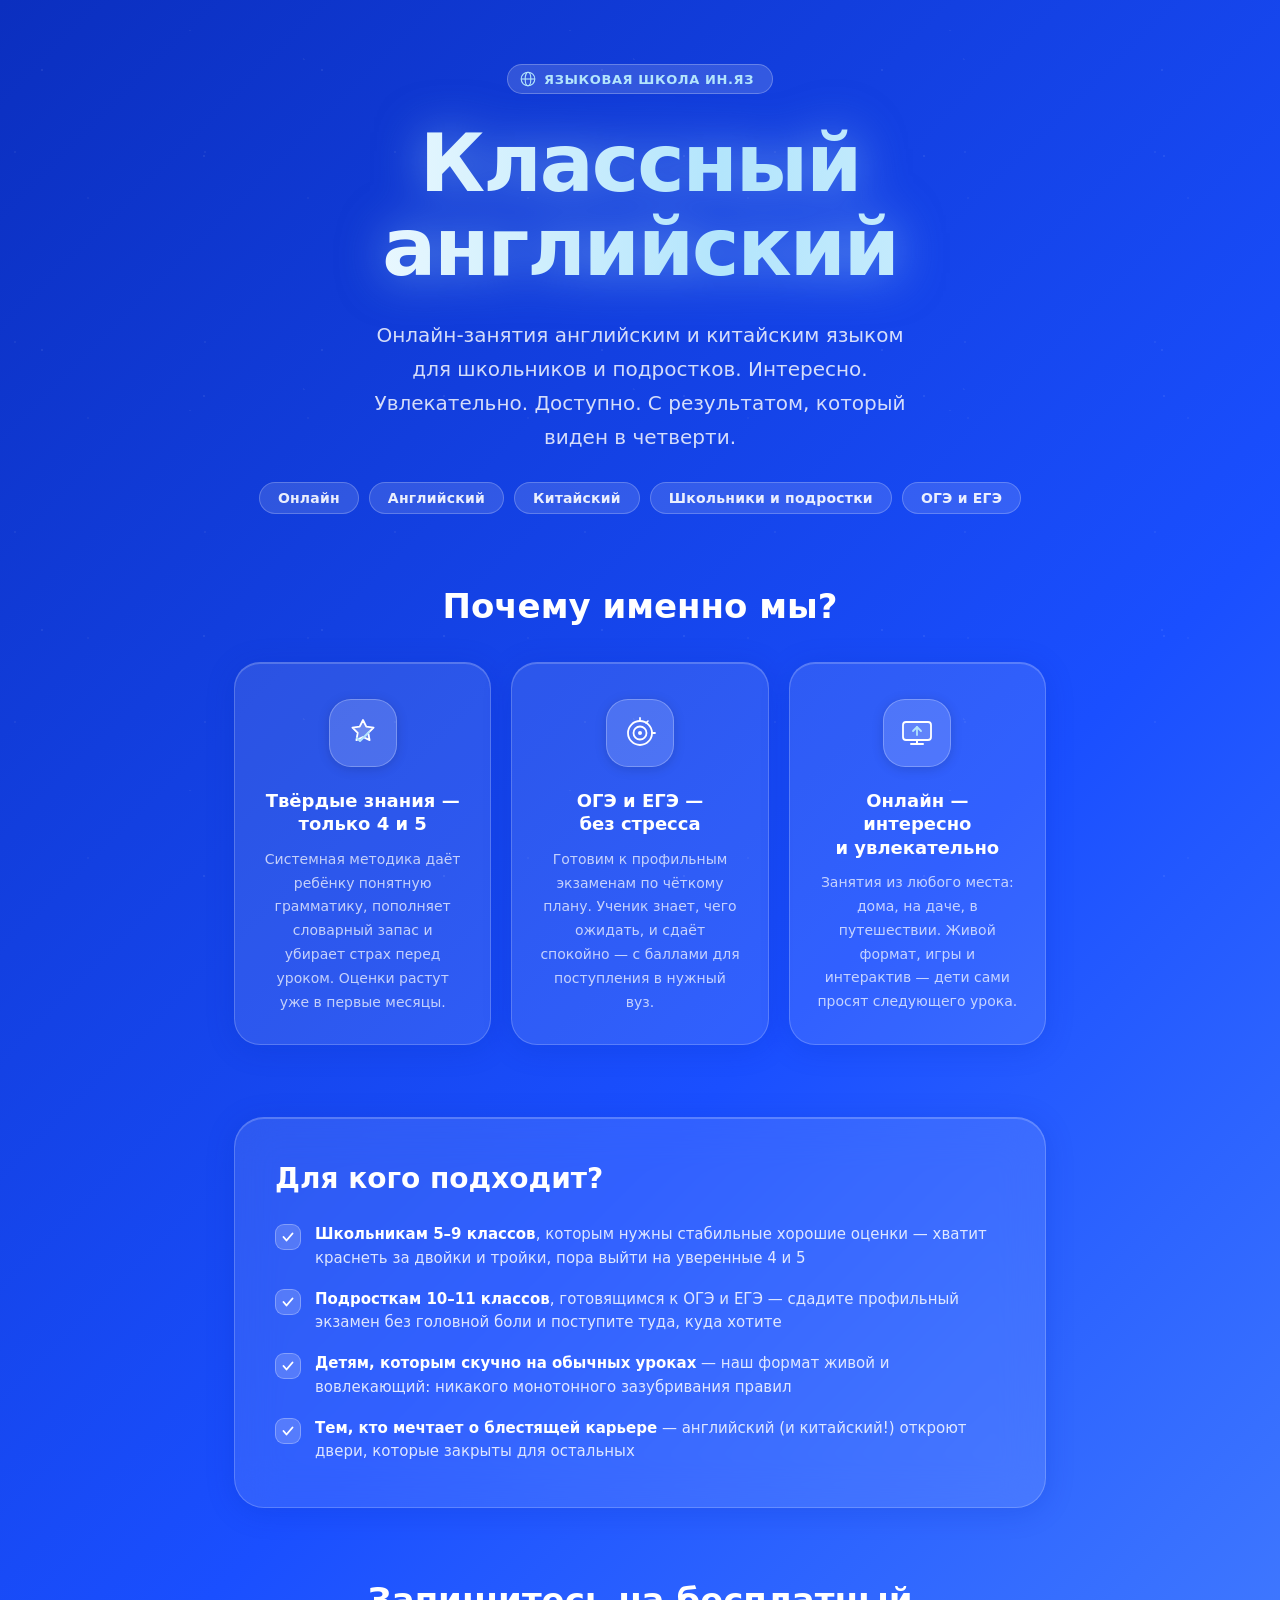
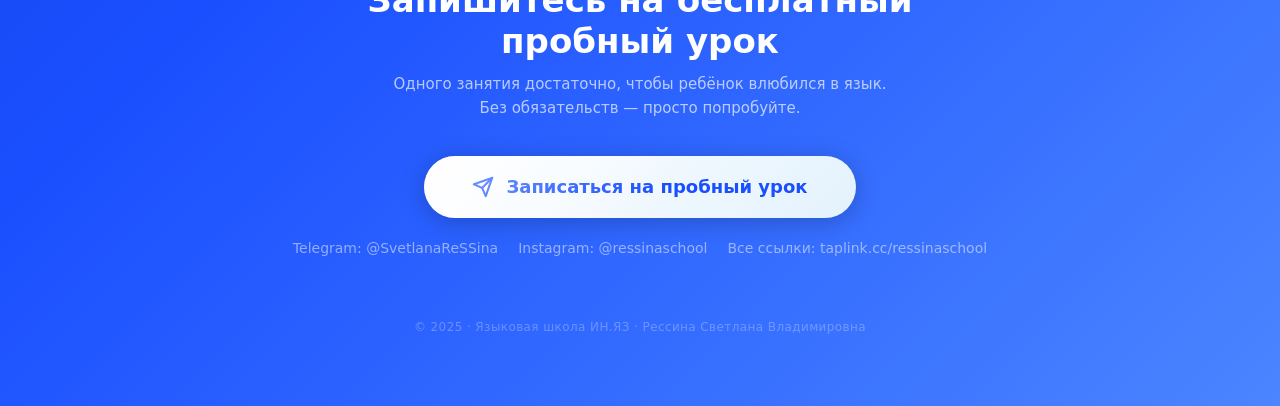
==== landing.html @ 06456a7f "Add landing page for 'Классный английский' product (IN.YAZ school) Interactive mini-landing in singl" ====
<!DOCTYPE html>
<html lang="ru">
<head>
<meta charset="UTF-8">
<meta name="viewport" content="width=device-width, initial-scale=1.0">
<title>Классный английский — Языковая школа ИН.ЯЗ</title>
<style>
  *, *::before, *::after { box-sizing: border-box; margin: 0; padding: 0; }

  body {
    min-height: 100vh;
    font-family: 'Segoe UI', system-ui, -apple-system, sans-serif;
    background: linear-gradient(135deg, #0B2FBF 0%, #1A4FFF 55%, #4B85FF 100%);
    overflow-x: hidden;
    color: white;
  }

  body::before {
    content: '';
    position: fixed;
    inset: 0;
    background-image:
      radial-gradient(circle at 15% 25%, rgba(255,255,255,0.07) 1px, transparent 1px),
      radial-gradient(circle at 85% 65%, rgba(255,255,255,0.07) 1px, transparent 1px),
      radial-gradient(circle at 50% 8%,  rgba(255,255,255,0.05) 1px, transparent 1px),
      radial-gradient(circle at 8%  80%, rgba(255,255,255,0.05) 1px, transparent 1px),
      radial-gradient(circle at 92% 18%, rgba(255,255,255,0.05) 1px, transparent 1px),
      radial-gradient(circle at 40% 90%, rgba(255,255,255,0.04) 1px, transparent 1px);
    background-size: 280px 280px, 240px 240px, 380px 380px, 190px 190px, 330px 330px, 220px 220px;
    pointer-events: none;
    z-index: 0;
  }

  .container {
    position: relative;
    z-index: 1;
    max-width: 860px;
    margin: 0 auto;
    padding: 64px 24px 72px;
  }

  /* ── HERO ── */
  .hero {
    text-align: center;
    margin-bottom: 72px;
    animation: fadeUp 0.7s cubic-bezier(0.22, 1, 0.36, 1) both;
  }

  .badge {
    display: inline-flex;
    align-items: center;
    gap: 8px;
    background: rgba(255,255,255,0.14);
    border: 1px solid rgba(255,255,255,0.25);
    border-radius: 999px;
    padding: 6px 18px 6px 12px;
    margin-bottom: 28px;
    font-size: 13px;
    font-weight: 700;
    color: #b3e5fc;
    letter-spacing: 0.6px;
    text-transform: uppercase;
  }

  .hero-title {
    font-size: clamp(44px, 10vw, 80px);
    font-weight: 900;
    line-height: 1.05;
    letter-spacing: -2px;
    background: linear-gradient(90deg, #ffffff 0%, #b3e5fc 30%, #e1f5fe 60%, #ffffff 100%);
    background-size: 200% auto;
    -webkit-background-clip: text;
    -webkit-text-fill-color: transparent;
    background-clip: text;
    animation: shimmer 4s linear infinite;
    filter: drop-shadow(0 0 24px rgba(179, 229, 252, 0.5));
    margin-bottom: 28px;
  }

  .hero-desc {
    font-size: clamp(16px, 3.5vw, 20px);
    color: rgba(255,255,255,0.82);
    line-height: 1.7;
    max-width: 560px;
    margin: 0 auto 28px;
  }

  .hero-tags {
    display: flex;
    flex-wrap: wrap;
    justify-content: center;
    gap: 10px;
  }

  .tag {
    background: rgba(255,255,255,0.13);
    border: 1px solid rgba(255,255,255,0.22);
    border-radius: 999px;
    padding: 7px 18px;
    font-size: 14px;
    font-weight: 600;
    color: rgba(255,255,255,0.9);
    letter-spacing: 0.2px;
  }

  /* ── SECTION LABEL ── */
  .section-label {
    text-align: center;
    font-size: clamp(22px, 5vw, 34px);
    font-weight: 800;
    color: white;
    margin-bottom: 36px;
    animation: fadeUp 0.7s 0.1s cubic-bezier(0.22, 1, 0.36, 1) both;
  }

  /* ── ADVANTAGE CARDS ── */
  .cards {
    display: grid;
    grid-template-columns: repeat(auto-fit, minmax(230px, 1fr));
    gap: 20px;
    margin-bottom: 72px;
    animation: fadeUp 0.7s 0.15s cubic-bezier(0.22, 1, 0.36, 1) both;
  }

  .card {
    background: rgba(255,255,255,0.10);
    backdrop-filter: blur(22px);
    -webkit-backdrop-filter: blur(22px);
    border: 1px solid rgba(255,255,255,0.20);
    border-radius: 26px;
    padding: 36px 26px 30px;
    text-align: center;
    box-shadow: 0 4px 28px rgba(11,47,191,0.22), inset 0 1px 0 rgba(255,255,255,0.2);
    transition: transform 0.3s cubic-bezier(0.34, 1.56, 0.64, 1),
                box-shadow 0.3s ease, background 0.3s ease;
  }

  .card:hover {
    transform: translateY(-8px) scale(1.02);
    background: rgba(255,255,255,0.16);
    box-shadow: 0 16px 48px rgba(11,47,191,0.3), inset 0 1px 0 rgba(255,255,255,0.28);
  }

  .card-icon {
    width: 68px;
    height: 68px;
    border-radius: 22px;
    background: rgba(255,255,255,0.15);
    border: 1px solid rgba(255,255,255,0.26);
    display: flex;
    align-items: center;
    justify-content: center;
    margin: 0 auto 22px;
    box-shadow: 0 2px 12px rgba(0,0,0,0.15);
  }

  .card-icon svg { width: 34px; height: 34px; }

  .card-title {
    font-size: 18px;
    font-weight: 800;
    color: white;
    margin-bottom: 12px;
    line-height: 1.3;
  }

  .card-text {
    font-size: 14px;
    color: rgba(255,255,255,0.72);
    line-height: 1.7;
  }

  /* ── FOR WHOM ── */
  .audience {
    background: rgba(255,255,255,0.10);
    backdrop-filter: blur(22px);
    -webkit-backdrop-filter: blur(22px);
    border: 1px solid rgba(255,255,255,0.20);
    border-radius: 30px;
    padding: 44px 40px;
    margin-bottom: 72px;
    box-shadow: 0 4px 28px rgba(11,47,191,0.22), inset 0 1px 0 rgba(255,255,255,0.2);
    animation: fadeUp 0.7s 0.2s cubic-bezier(0.22, 1, 0.36, 1) both;
  }

  .audience-title {
    font-size: clamp(20px, 4.5vw, 28px);
    font-weight: 800;
    color: white;
    margin-bottom: 28px;
  }

  .audience-list {
    list-style: none;
    display: flex;
    flex-direction: column;
    gap: 18px;
  }

  .audience-item {
    display: flex;
    align-items: flex-start;
    gap: 14px;
    font-size: 15px;
    color: rgba(255,255,255,0.84);
    line-height: 1.55;
  }

  .check {
    flex-shrink: 0;
    width: 26px;
    height: 26px;
    background: rgba(255,255,255,0.18);
    border: 1px solid rgba(255,255,255,0.28);
    border-radius: 9px;
    display: flex;
    align-items: center;
    justify-content: center;
    margin-top: 1px;
  }

  .check svg { width: 14px; height: 14px; }

  .audience-item strong { color: #ffffff; font-weight: 700; }

  /* ── CTA ── */
  .cta-section {
    text-align: center;
    animation: fadeUp 0.7s 0.25s cubic-bezier(0.22, 1, 0.36, 1) both;
  }

  .cta-heading {
    font-size: clamp(22px, 5vw, 34px);
    font-weight: 900;
    color: white;
    margin-bottom: 10px;
    line-height: 1.2;
  }

  .cta-sub {
    font-size: 15px;
    color: rgba(255,255,255,0.68);
    margin-bottom: 36px;
    line-height: 1.6;
  }

  .cta-btn {
    display: inline-flex;
    align-items: center;
    gap: 12px;
    background: linear-gradient(135deg, #ffffff 0%, #e3f2fd 100%);
    color: #1A4FFF;
    font-size: clamp(15px, 3.5vw, 18px);
    font-weight: 800;
    text-decoration: none;
    padding: 20px 48px;
    border-radius: 999px;
    border: none;
    cursor: pointer;
    position: relative;
    overflow: hidden;
    box-shadow: 0 4px 24px rgba(0,0,0,0.22);
    transition: transform 0.25s cubic-bezier(0.34, 1.56, 0.64, 1),
                box-shadow 0.25s ease;
    animation: ctaPulse 2.8s 1.5s ease-in-out infinite;
  }

  .cta-btn::after {
    content: '';
    position: absolute;
    inset: 0;
    background: linear-gradient(135deg, rgba(255,255,255,0.5) 0%, transparent 55%);
    border-radius: inherit;
    pointer-events: none;
  }

  .cta-btn:hover {
    transform: scale(1.06) translateY(-3px);
    box-shadow: 0 14px 40px rgba(0,0,0,0.28), 0 0 0 8px rgba(255,255,255,0.15);
    animation: none;
  }

  .cta-btn svg { width: 22px; height: 22px; flex-shrink: 0; }

  .contact-links {
    margin-top: 22px;
    display: flex;
    flex-wrap: wrap;
    justify-content: center;
    gap: 6px 20px;
  }

  .contact-link {
    font-size: 14px;
    color: rgba(255,255,255,0.5);
    text-decoration: none;
    transition: color 0.2s ease;
  }

  .contact-link:hover { color: rgba(255,255,255,0.88); }

  /* ── FOOTER ── */
  .footer {
    margin-top: 64px;
    text-align: center;
    font-size: 12px;
    color: rgba(255,255,255,0.28);
    letter-spacing: 0.4px;
  }

  /* ── ANIMATIONS ── */
  @keyframes shimmer {
    from { background-position: 0% center; }
    to   { background-position: 200% center; }
  }

  @keyframes fadeUp {
    from { opacity: 0; transform: translateY(30px); }
    to   { opacity: 1; transform: translateY(0); }
  }

  @keyframes ctaPulse {
    0%,100% { box-shadow: 0 4px 24px rgba(0,0,0,0.22), 0 0 0 0   rgba(255,255,255,0.4); }
    50%      { box-shadow: 0 4px 28px rgba(0,0,0,0.26), 0 0 0 16px rgba(255,255,255,0); }
  }

  /* ── RESPONSIVE ── */
  @media (max-width: 620px) {
    .container  { padding: 44px 16px 56px; }
    .audience   { padding: 32px 22px; }
    .cards      { grid-template-columns: 1fr; }
    .cta-btn    { padding: 18px 32px; width: 100%; justify-content: center; }
  }
</style>
</head>
<body>

<div class="container">

  <!-- ── HERO ── -->
  <section class="hero">

    <div class="badge">
      <svg viewBox="0 0 20 20" fill="none" width="16" height="16">
        <circle cx="10" cy="10" r="8.5" stroke="#b3e5fc" stroke-width="1.4"/>
        <ellipse cx="10" cy="10" rx="3.5" ry="8.5" stroke="#b3e5fc" stroke-width="1.4"/>
        <line x1="1.5" y1="10" x2="18.5" y2="10" stroke="#b3e5fc" stroke-width="1.4"/>
      </svg>
      Языковая школа ИН.ЯЗ
    </div>

    <h1 class="hero-title">Классный<br>английский</h1>

    <p class="hero-desc">
      Онлайн-занятия английским и китайским языком для школьников и подростков.
      Интересно. Увлекательно. Доступно. С результатом, который виден в четверти.
    </p>

    <div class="hero-tags">
      <span class="tag">Онлайн</span>
      <span class="tag">Английский</span>
      <span class="tag">Китайский</span>
      <span class="tag">Школьники и подростки</span>
      <span class="tag">ОГЭ и ЕГЭ</span>
    </div>

  </section>

  <!-- ── ADVANTAGES ── -->
  <h2 class="section-label">Почему именно мы?</h2>

  <div class="cards">

    <!-- Card 1: результат в школе -->
    <div class="card">
      <div class="card-icon">
        <svg viewBox="0 0 34 34" fill="none" xmlns="http://www.w3.org/2000/svg">
          <path d="M17 4l3.3 6.6 7.3 1.1-5.3 5.1 1.3 7.3L17 21l-6.6 3.1 1.3-7.3L6.4 11.7l7.3-1.1L17 4z"
                stroke="white" stroke-width="1.8" stroke-linejoin="round"
                fill="rgba(255,255,255,0.18)"/>
          <path d="M11 22l3 3 9-9" stroke="#b3e5fc" stroke-width="2" stroke-linecap="round" stroke-linejoin="round"/>
        </svg>
      </div>
      <h3 class="card-title">Твёрдые знания —<br>только 4 и 5</h3>
      <p class="card-text">
        Системная методика даёт ребёнку понятную грамматику, пополняет словарный запас
        и убирает страх перед уроком. Оценки растут уже в первые месяцы.
      </p>
    </div>

    <!-- Card 2: ОГЭ / ЕГЭ -->
    <div class="card">
      <div class="card-icon">
        <svg viewBox="0 0 34 34" fill="none" xmlns="http://www.w3.org/2000/svg">
          <circle cx="17" cy="17" r="12" stroke="white" stroke-width="1.8"/>
          <circle cx="17" cy="17" r="6.5"  stroke="white" stroke-width="1.8"/>
          <circle cx="17" cy="17" r="2"    fill="white"/>
          <line x1="17" y1="5"  x2="17" y2="2"  stroke="white" stroke-width="1.8" stroke-linecap="round"/>
          <line x1="29" y1="17" x2="32" y2="17" stroke="white" stroke-width="1.8" stroke-linecap="round"/>
          <line x1="23" y1="7"  x2="25" y2="5"  stroke="white" stroke-width="1.6" stroke-linecap="round"/>
        </svg>
      </div>
      <h3 class="card-title">ОГЭ и ЕГЭ —<br>без стресса</h3>
      <p class="card-text">
        Готовим к профильным экзаменам по чёткому плану. Ученик знает, чего ожидать,
        и сдаёт спокойно — с баллами для поступления в нужный вуз.
      </p>
    </div>

    <!-- Card 3: онлайн-формат -->
    <div class="card">
      <div class="card-icon">
        <svg viewBox="0 0 34 34" fill="none" xmlns="http://www.w3.org/2000/svg">
          <rect x="3" y="6" width="28" height="18" rx="3" stroke="white" stroke-width="1.8"
                fill="rgba(255,255,255,0.1)"/>
          <line x1="11" y1="28" x2="23" y2="28" stroke="white" stroke-width="2" stroke-linecap="round"/>
          <line x1="17" y1="24" x2="17" y2="28" stroke="white" stroke-width="2" stroke-linecap="round"/>
          <path d="M13 15l4-4 4 4" stroke="#b3e5fc" stroke-width="1.8" stroke-linecap="round" stroke-linejoin="round"/>
          <line x1="17" y1="11" x2="17" y2="19" stroke="#b3e5fc" stroke-width="1.8" stroke-linecap="round"/>
        </svg>
      </div>
      <h3 class="card-title">Онлайн — интересно<br>и увлекательно</h3>
      <p class="card-text">
        Занятия из любого места: дома, на даче, в путешествии. Живой формат, игры
        и интерактив — дети сами просят следующего урока.
      </p>
    </div>

  </div>

  <!-- ── FOR WHOM ── -->
  <section class="audience">

    <h2 class="audience-title">Для кого подходит?</h2>

    <ul class="audience-list">

      <li class="audience-item">
        <div class="check">
          <svg viewBox="0 0 14 14" fill="none">
            <path d="M2.5 7L5.5 10.5L11.5 3.5" stroke="white" stroke-width="1.9"
                  stroke-linecap="round" stroke-linejoin="round"/>
          </svg>
        </div>
        <span>
          <strong>Школьникам 5–9 классов</strong>, которым нужны стабильные хорошие оценки —
          хватит краснеть за двойки и тройки, пора выйти на уверенные 4 и 5
        </span>
      </li>

      <li class="audience-item">
        <div class="check">
          <svg viewBox="0 0 14 14" fill="none">
            <path d="M2.5 7L5.5 10.5L11.5 3.5" stroke="white" stroke-width="1.9"
                  stroke-linecap="round" stroke-linejoin="round"/>
          </svg>
        </div>
        <span>
          <strong>Подросткам 10–11 классов</strong>, готовящимся к ОГЭ и ЕГЭ —
          сдадите профильный экзамен без головной боли и поступите туда, куда хотите
        </span>
      </li>

      <li class="audience-item">
        <div class="check">
          <svg viewBox="0 0 14 14" fill="none">
            <path d="M2.5 7L5.5 10.5L11.5 3.5" stroke="white" stroke-width="1.9"
                  stroke-linecap="round" stroke-linejoin="round"/>
          </svg>
        </div>
        <span>
          <strong>Детям, которым скучно на обычных уроках</strong> —
          наш формат живой и вовлекающий: никакого монотонного зазубривания правил
        </span>
      </li>

      <li class="audience-item">
        <div class="check">
          <svg viewBox="0 0 14 14" fill="none">
            <path d="M2.5 7L5.5 10.5L11.5 3.5" stroke="white" stroke-width="1.9"
                  stroke-linecap="round" stroke-linejoin="round"/>
          </svg>
        </div>
        <span>
          <strong>Тем, кто мечтает о блестящей карьере</strong> —
          английский (и китайский!) откроют двери, которые закрыты для остальных
        </span>
      </li>

    </ul>

  </section>

  <!-- ── CTA ── -->
  <section class="cta-section">

    <h2 class="cta-heading">Запишитесь на бесплатный<br>пробный урок</h2>
    <p class="cta-sub">
      Одного занятия достаточно, чтобы ребёнок влюбился в язык.<br>
      Без обязательств — просто попробуйте.
    </p>

    <a href="https://t.me/SvetlanaReSSina" target="_blank" rel="noopener" class="cta-btn">
      <svg viewBox="0 0 24 24" fill="none">
        <path d="M22 2L11 13" stroke="#1A4FFF" stroke-width="2.2" stroke-linecap="round" stroke-linejoin="round"/>
        <path d="M22 2L15 22l-4-9-9-4 20-7z" stroke="#1A4FFF" stroke-width="2.2"
              stroke-linecap="round" stroke-linejoin="round"/>
      </svg>
      Записаться на пробный урок
    </a>

    <div class="contact-links">
      <a href="https://t.me/SvetlanaReSSina" target="_blank" rel="noopener" class="contact-link">
        Telegram: @SvetlanaReSSina
      </a>
      <a href="https://www.instagram.com/ressinaschool" target="_blank" rel="noopener" class="contact-link">
        Instagram: @ressinaschool
      </a>
      <a href="https://taplink.cc/ressinaschool" target="_blank" rel="noopener" class="contact-link">
        Все ссылки: taplink.cc/ressinaschool
      </a>
    </div>

  </section>

  <p class="footer">© 2025 · Языковая школа ИН.ЯЗ · Рессина Светлана Владимировна</p>

</div>

</body>
</html>
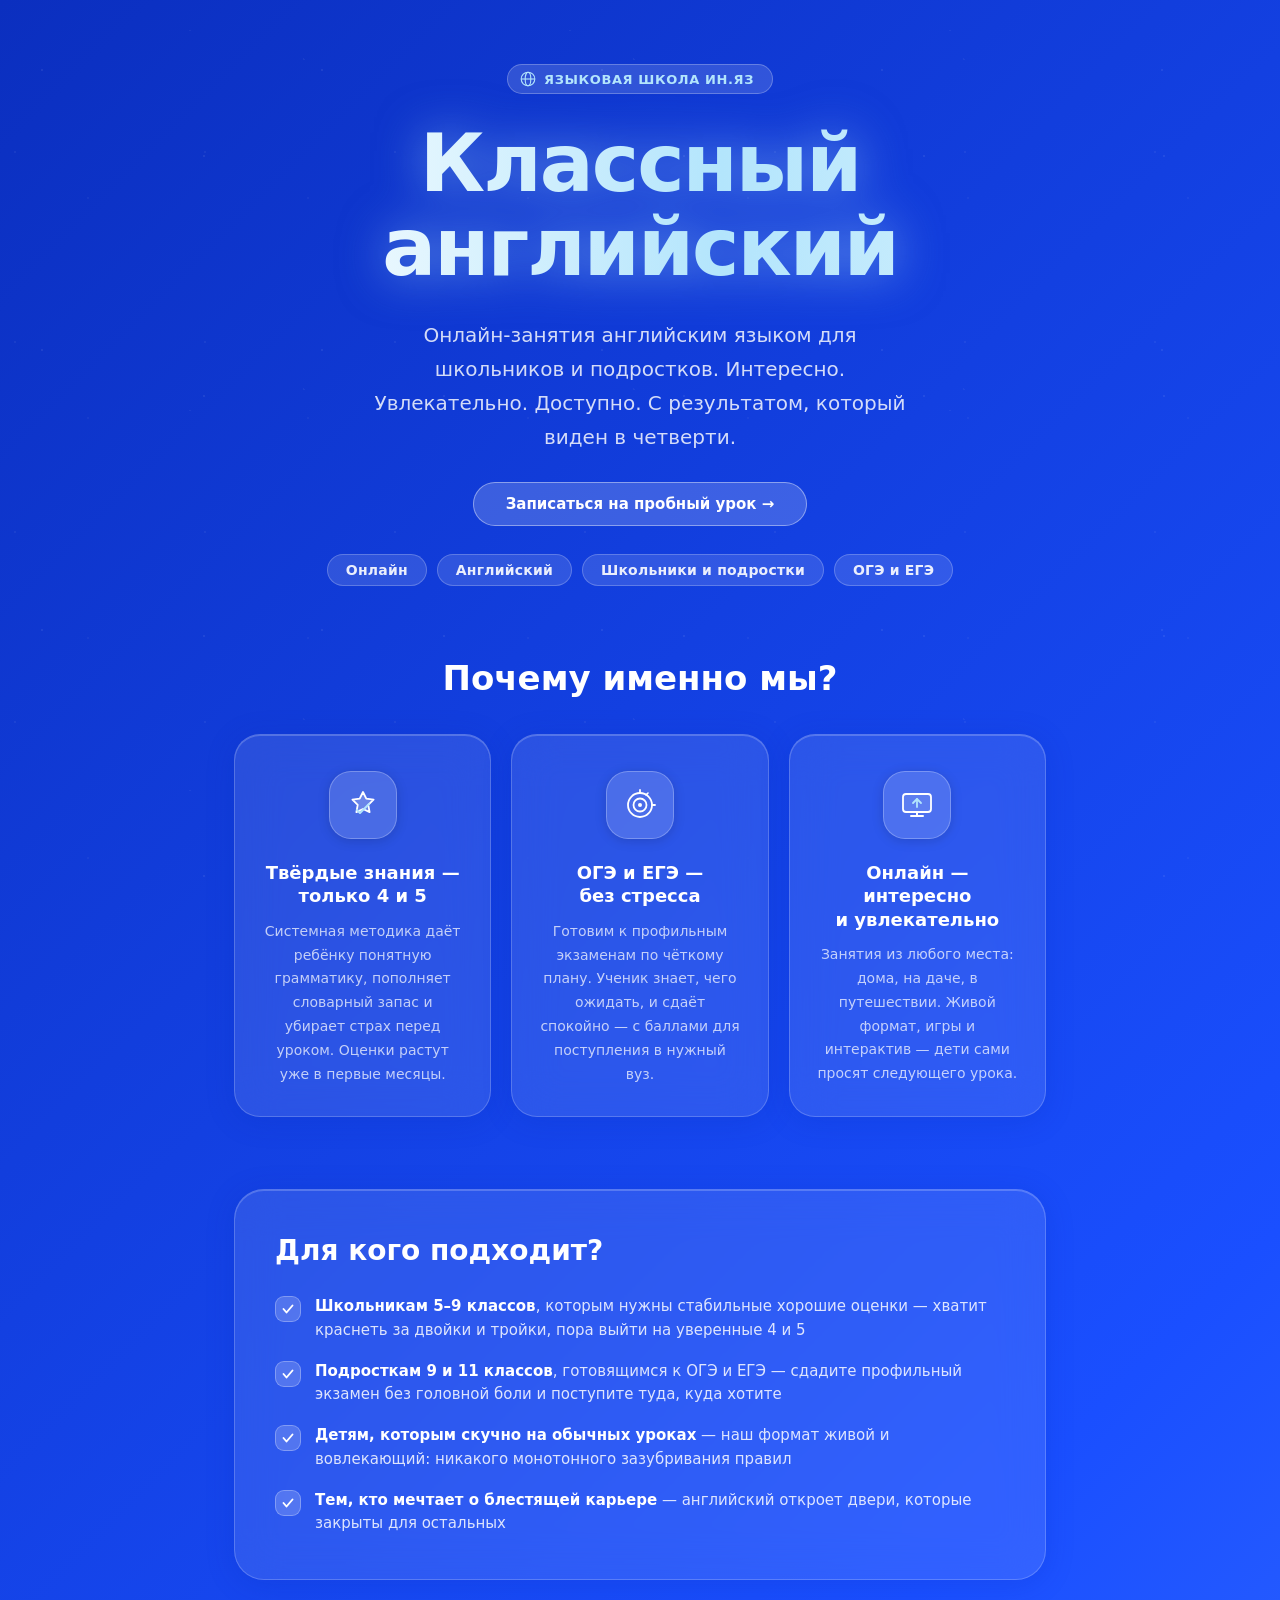
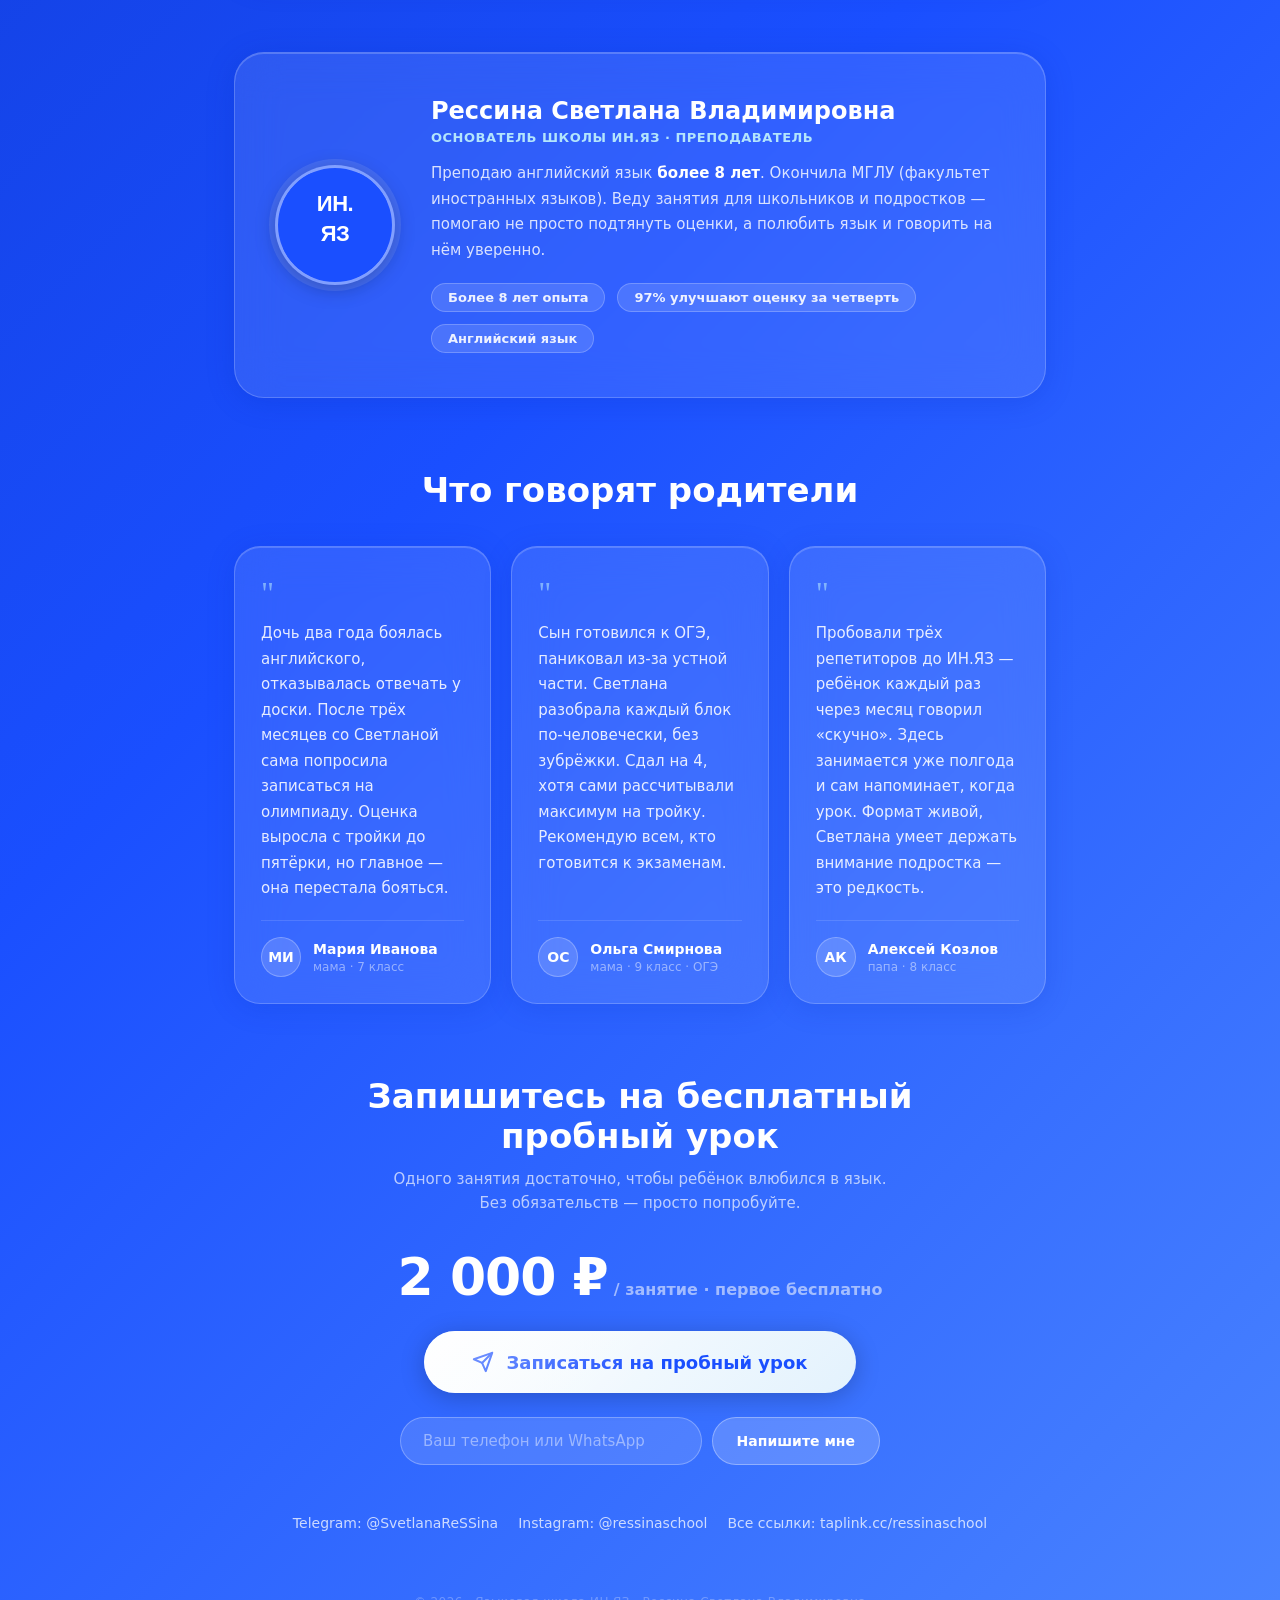
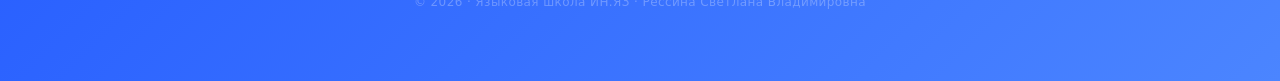
==== commit d54f1b4f: "Improve landing page: add new blocks, fix errors, UX improvements New blocks: - Teacher block (Ресси" ====
--- a/landing.html
+++ b/landing.html
@@ -4,6 +4,11 @@
 <meta charset="UTF-8">
 <meta name="viewport" content="width=device-width, initial-scale=1.0">
 <title>Классный английский — Языковая школа ИН.ЯЗ</title>
+<meta name="description" content="Онлайн-занятия английским для школьников и подростков. Готовим к ОГЭ и ЕГЭ. Оценки растут уже в первые месяцы. Запишитесь на бесплатный пробный урок.">
+<meta property="og:title" content="Классный английский — Языковая школа ИН.ЯЗ">
+<meta property="og:description" content="Онлайн-занятия английским для школьников 5–11 классов. Подготовка к ОГЭ и ЕГЭ. Бесплатный пробный урок.">
+<meta property="og:type" content="website">
+<meta property="og:image" content="https://www.instagram.com/ressinaschool">
 <style>
   *, *::before, *::after { box-sizing: border-box; margin: 0; padding: 0; }
 
@@ -43,7 +48,6 @@
   .hero {
     text-align: center;
     margin-bottom: 72px;
-    animation: fadeUp 0.7s cubic-bezier(0.22, 1, 0.36, 1) both;
   }
 
   .badge {
@@ -85,6 +89,25 @@
     margin: 0 auto 28px;
   }
 
+  .hero-cta-btn {
+    display: inline-block;
+    background: rgba(255,255,255,0.18);
+    border: 1.5px solid rgba(255,255,255,0.4);
+    border-radius: 999px;
+    padding: 12px 32px;
+    font-size: 15px;
+    font-weight: 700;
+    color: white;
+    text-decoration: none;
+    margin-bottom: 28px;
+    transition: background 0.2s, transform 0.2s;
+  }
+
+  .hero-cta-btn:hover {
+    background: rgba(255,255,255,0.28);
+    transform: translateY(-2px);
+  }
+
   .hero-tags {
     display: flex;
     flex-wrap: wrap;
@@ -110,7 +133,6 @@
     font-weight: 800;
     color: white;
     margin-bottom: 36px;
-    animation: fadeUp 0.7s 0.1s cubic-bezier(0.22, 1, 0.36, 1) both;
   }
 
   /* ── ADVANTAGE CARDS ── */
@@ -119,7 +141,6 @@
     grid-template-columns: repeat(auto-fit, minmax(230px, 1fr));
     gap: 20px;
     margin-bottom: 72px;
-    animation: fadeUp 0.7s 0.15s cubic-bezier(0.22, 1, 0.36, 1) both;
   }
 
   .card {
@@ -180,7 +201,6 @@
     padding: 44px 40px;
     margin-bottom: 72px;
     box-shadow: 0 4px 28px rgba(11,47,191,0.22), inset 0 1px 0 rgba(255,255,255,0.2);
-    animation: fadeUp 0.7s 0.2s cubic-bezier(0.22, 1, 0.36, 1) both;
   }
 
   .audience-title {
@@ -223,10 +243,185 @@
 
   .audience-item strong { color: #ffffff; font-weight: 700; }
 
+  /* ── TEACHER ── */
+  .teacher {
+    display: flex;
+    align-items: center;
+    gap: 36px;
+    background: rgba(255,255,255,0.10);
+    backdrop-filter: blur(22px);
+    -webkit-backdrop-filter: blur(22px);
+    border: 1px solid rgba(255,255,255,0.20);
+    border-radius: 30px;
+    padding: 44px 40px;
+    margin-bottom: 72px;
+    box-shadow: 0 4px 28px rgba(11,47,191,0.22), inset 0 1px 0 rgba(255,255,255,0.2);
+  }
+
+  .teacher-avatar {
+    flex-shrink: 0;
+    width: 120px;
+    height: 120px;
+    border-radius: 50%;
+    background: #1A4FFF;
+    border: 3px solid rgba(255,255,255,0.45);
+    display: flex;
+    align-items: center;
+    justify-content: center;
+    box-shadow: 0 4px 20px rgba(0,0,0,0.25), 0 0 0 6px rgba(255,255,255,0.1);
+    overflow: hidden;
+  }
+
+  .teacher-body { flex: 1; }
+
+  .teacher-name {
+    font-size: clamp(18px, 4vw, 24px);
+    font-weight: 800;
+    color: white;
+    margin-bottom: 4px;
+    line-height: 1.2;
+  }
+
+  .teacher-role {
+    font-size: 13px;
+    font-weight: 700;
+    color: #b3e5fc;
+    letter-spacing: 0.5px;
+    text-transform: uppercase;
+    margin-bottom: 16px;
+  }
+
+  .teacher-bio {
+    font-size: 15px;
+    color: rgba(255,255,255,0.82);
+    line-height: 1.7;
+  }
+
+  .teacher-bio strong { color: white; font-weight: 700; }
+
+  .teacher-stats {
+    display: flex;
+    flex-wrap: wrap;
+    gap: 12px;
+    margin-top: 20px;
+  }
+
+  .stat {
+    background: rgba(255,255,255,0.13);
+    border: 1px solid rgba(255,255,255,0.22);
+    border-radius: 999px;
+    padding: 6px 16px;
+    font-size: 13px;
+    font-weight: 700;
+    color: rgba(255,255,255,0.9);
+  }
+
+  @media (max-width: 620px) {
+    .teacher { flex-direction: column; text-align: center; padding: 32px 22px; gap: 24px; }
+    .teacher-stats { justify-content: center; }
+  }
+
+  /* ── REVIEWS ── */
+  .reviews {
+    margin-bottom: 72px;
+  }
+
+  .reviews-grid {
+    display: grid;
+    grid-template-columns: repeat(auto-fit, minmax(240px, 1fr));
+    gap: 20px;
+  }
+
+  .review-card {
+    background: rgba(255,255,255,0.10);
+    backdrop-filter: blur(22px);
+    -webkit-backdrop-filter: blur(22px);
+    border: 1px solid rgba(255,255,255,0.20);
+    border-radius: 26px;
+    padding: 30px 26px 26px;
+    box-shadow: 0 4px 28px rgba(11,47,191,0.18), inset 0 1px 0 rgba(255,255,255,0.18);
+    display: flex;
+    flex-direction: column;
+    gap: 18px;
+    transition: transform 0.3s cubic-bezier(0.34, 1.56, 0.64, 1), box-shadow 0.3s ease;
+  }
+
+  .review-card:hover {
+    transform: translateY(-6px);
+    box-shadow: 0 16px 40px rgba(11,47,191,0.28), inset 0 1px 0 rgba(255,255,255,0.24);
+  }
+
+  .review-quote {
+    font-size: 32px;
+    line-height: 1;
+    color: rgba(179,229,252,0.6);
+    font-family: Georgia, serif;
+    margin-bottom: -6px;
+  }
+
+  .review-text {
+    font-size: 15px;
+    color: rgba(255,255,255,0.88);
+    line-height: 1.7;
+    flex: 1;
+  }
+
+  .review-author {
+    display: flex;
+    align-items: center;
+    gap: 12px;
+    padding-top: 16px;
+    border-top: 1px solid rgba(255,255,255,0.12);
+  }
+
+  .review-initials {
+    flex-shrink: 0;
+    width: 40px;
+    height: 40px;
+    border-radius: 50%;
+    background: rgba(255,255,255,0.15);
+    border: 1px solid rgba(255,255,255,0.25);
+    display: flex;
+    align-items: center;
+    justify-content: center;
+    font-size: 14px;
+    font-weight: 800;
+    color: white;
+  }
+
+  .review-name {
+    font-size: 14px;
+    font-weight: 700;
+    color: white;
+    line-height: 1.3;
+  }
+
+  .review-meta {
+    font-size: 12px;
+    color: rgba(255,255,255,0.48);
+    margin-top: 2px;
+  }
+
+  @media (max-width: 620px) {
+    .reviews-grid { grid-template-columns: 1fr; }
+  }
+
   /* ── CTA ── */
   .cta-section {
     text-align: center;
-    animation: fadeUp 0.7s 0.25s cubic-bezier(0.22, 1, 0.36, 1) both;
+  }
+
+  /* scroll-reveal base state */
+  .reveal {
+    opacity: 0;
+    transform: translateY(28px);
+    transition: opacity 0.65s cubic-bezier(0.22, 1, 0.36, 1),
+                transform 0.65s cubic-bezier(0.22, 1, 0.36, 1);
+  }
+
+  .reveal.visible {
+    opacity: 1;
+    transform: translateY(0);
   }
 
   .cta-heading {
@@ -242,6 +437,27 @@
     color: rgba(255,255,255,0.68);
     margin-bottom: 36px;
     line-height: 1.6;
+  }
+
+  .price-tag {
+    display: inline-flex;
+    align-items: baseline;
+    gap: 6px;
+    margin-bottom: 28px;
+  }
+
+  .price-amount {
+    font-size: clamp(36px, 8vw, 52px);
+    font-weight: 900;
+    color: white;
+    line-height: 1;
+    letter-spacing: -1px;
+  }
+
+  .price-label {
+    font-size: 16px;
+    font-weight: 600;
+    color: rgba(255,255,255,0.55);
   }
 
   .cta-btn {
@@ -292,12 +508,79 @@
 
   .contact-link {
     font-size: 14px;
-    color: rgba(255,255,255,0.5);
+    color: rgba(255,255,255,0.75);
     text-decoration: none;
     transition: color 0.2s ease;
   }
 
-  .contact-link:hover { color: rgba(255,255,255,0.88); }
+  .contact-link:hover { color: #ffffff; }
+
+  /* ── PHONE FORM ── */
+  .phone-form {
+    margin: 24px auto 0;
+    max-width: 480px;
+  }
+
+  .phone-row {
+    display: flex;
+    gap: 10px;
+  }
+
+  .phone-input {
+    flex: 1;
+    background: rgba(255,255,255,0.12);
+    border: 1px solid rgba(255,255,255,0.28);
+    border-radius: 999px;
+    padding: 14px 22px;
+    font-size: 15px;
+    font-family: inherit;
+    color: white;
+    outline: none;
+    transition: background 0.2s, border-color 0.2s;
+  }
+
+  .phone-input::placeholder { color: rgba(255,255,255,0.45); }
+
+  .phone-input:focus {
+    background: rgba(255,255,255,0.18);
+    border-color: rgba(255,255,255,0.55);
+  }
+
+  .phone-btn {
+    flex-shrink: 0;
+    background: rgba(255,255,255,0.18);
+    border: 1px solid rgba(255,255,255,0.32);
+    border-radius: 999px;
+    padding: 14px 24px;
+    font-size: 14px;
+    font-weight: 700;
+    font-family: inherit;
+    color: white;
+    cursor: pointer;
+    transition: background 0.2s, transform 0.2s;
+    white-space: nowrap;
+  }
+
+  .phone-btn:hover {
+    background: rgba(255,255,255,0.26);
+    transform: translateY(-2px);
+  }
+
+  .phone-note {
+    margin-top: 10px;
+    font-size: 13px;
+    color: rgba(255,255,255,0.55);
+    min-height: 18px;
+    transition: color 0.2s;
+  }
+
+  .phone-note.success { color: #b3e5fc; font-weight: 600; }
+  .phone-note.error   { color: #ff8a80; }
+
+  @media (max-width: 480px) {
+    .phone-row { flex-direction: column; }
+    .phone-btn { width: 100%; }
+  }
 
   /* ── FOOTER ── */
   .footer {
@@ -338,7 +621,7 @@
 <div class="container">
 
   <!-- ── HERO ── -->
-  <section class="hero">
+  <section class="hero reveal">
 
     <div class="badge">
       <svg viewBox="0 0 20 20" fill="none" width="16" height="16">
@@ -352,14 +635,15 @@
     <h1 class="hero-title">Классный<br>английский</h1>
 
     <p class="hero-desc">
-      Онлайн-занятия английским и китайским языком для школьников и подростков.
+      Онлайн-занятия английским языком для школьников и подростков.
       Интересно. Увлекательно. Доступно. С результатом, который виден в четверти.
     </p>
+
+    <a href="#cta" class="hero-cta-btn">Записаться на пробный урок →</a>
 
     <div class="hero-tags">
       <span class="tag">Онлайн</span>
       <span class="tag">Английский</span>
-      <span class="tag">Китайский</span>
       <span class="tag">Школьники и подростки</span>
       <span class="tag">ОГЭ и ЕГЭ</span>
     </div>
@@ -367,9 +651,9 @@
   </section>
 
   <!-- ── ADVANTAGES ── -->
-  <h2 class="section-label">Почему именно мы?</h2>
-
-  <div class="cards">
+  <h2 class="section-label reveal">Почему именно мы?</h2>
+
+  <div class="cards reveal">
 
     <!-- Card 1: результат в школе -->
     <div class="card">
@@ -429,7 +713,7 @@
   </div>
 
   <!-- ── FOR WHOM ── -->
-  <section class="audience">
+  <section class="audience reveal">
 
     <h2 class="audience-title">Для кого подходит?</h2>
 
@@ -456,7 +740,7 @@
           </svg>
         </div>
         <span>
-          <strong>Подросткам 10–11 классов</strong>, готовящимся к ОГЭ и ЕГЭ —
+          <strong>Подросткам 9 и 11 классов</strong>, готовящимся к ОГЭ и ЕГЭ —
           сдадите профильный экзамен без головной боли и поступите туда, куда хотите
         </span>
       </li>
@@ -483,7 +767,7 @@
         </div>
         <span>
           <strong>Тем, кто мечтает о блестящей карьере</strong> —
-          английский (и китайский!) откроют двери, которые закрыты для остальных
+          английский откроет двери, которые закрыты для остальных
         </span>
       </li>
 
@@ -491,14 +775,110 @@
 
   </section>
 
+  <!-- ── TEACHER ── -->
+  <section class="teacher reveal">
+
+    <div class="teacher-avatar">
+      <!-- SVG-логотип ИН.ЯЗ как заглушка — заменить на фото -->
+      <svg viewBox="0 0 104 104" fill="none" xmlns="http://www.w3.org/2000/svg" width="104" height="104">
+        <rect width="104" height="104" fill="#1A4FFF"/>
+        <text x="52" y="38" text-anchor="middle" font-family="'Segoe UI',sans-serif"
+              font-size="22" font-weight="900" fill="white" letter-spacing="-0.5">ИН.</text>
+        <text x="52" y="68" text-anchor="middle" font-family="'Segoe UI',sans-serif"
+              font-size="22" font-weight="900" fill="white" letter-spacing="-0.5">ЯЗ</text>
+      </svg>
+    </div>
+
+    <div class="teacher-body">
+      <h2 class="teacher-name">Рессина Светлана Владимировна</h2>
+      <p class="teacher-role">Основатель школы ИН.ЯЗ · Преподаватель</p>
+      <p class="teacher-bio">
+        Преподаю английский язык <strong>более 8 лет</strong>.
+        Окончила МГЛУ (факультет иностранных языков).
+        Веду занятия для школьников и подростков — помогаю не просто подтянуть оценки,
+        а полюбить язык и говорить на нём уверенно.
+      </p>
+      <div class="teacher-stats">
+        <span class="stat">Более 8 лет опыта</span>
+        <span class="stat">97% улучшают оценку за четверть</span>
+        <span class="stat">Английский язык</span>
+      </div>
+    </div>
+
+  </section>
+
+  <!-- ── REVIEWS ── -->
+  <section class="reviews reveal">
+
+    <h2 class="section-label">Что говорят родители</h2>
+
+    <div class="reviews-grid">
+
+      <div class="review-card">
+        <div class="review-quote">"</div>
+        <p class="review-text">
+          Дочь два года боялась английского, отказывалась отвечать у доски. После трёх месяцев
+          со Светланой сама попросила записаться на олимпиаду. Оценка выросла с тройки до пятёрки,
+          но главное — она перестала бояться.
+        </p>
+        <div class="review-author">
+          <div class="review-initials">МИ</div>
+          <div>
+            <div class="review-name">Мария Иванова</div>
+            <div class="review-meta">мама · 7 класс</div>
+          </div>
+        </div>
+      </div>
+
+      <div class="review-card">
+        <div class="review-quote">"</div>
+        <p class="review-text">
+          Сын готовился к ОГЭ, паниковал из-за устной части. Светлана разобрала каждый блок
+          по-человечески, без зубрёжки. Сдал на 4, хотя сами рассчитывали максимум на тройку.
+          Рекомендую всем, кто готовится к экзаменам.
+        </p>
+        <div class="review-author">
+          <div class="review-initials">ОС</div>
+          <div>
+            <div class="review-name">Ольга Смирнова</div>
+            <div class="review-meta">мама · 9 класс · ОГЭ</div>
+          </div>
+        </div>
+      </div>
+
+      <div class="review-card">
+        <div class="review-quote">"</div>
+        <p class="review-text">
+          Пробовали трёх репетиторов до ИН.ЯЗ — ребёнок каждый раз через месяц говорил «скучно».
+          Здесь занимается уже полгода и сам напоминает, когда урок. Формат живой, Светлана
+          умеет держать внимание подростка — это редкость.
+        </p>
+        <div class="review-author">
+          <div class="review-initials">АК</div>
+          <div>
+            <div class="review-name">Алексей Козлов</div>
+            <div class="review-meta">папа · 8 класс</div>
+          </div>
+        </div>
+      </div>
+
+    </div>
+
+  </section>
+
   <!-- ── CTA ── -->
-  <section class="cta-section">
+  <section class="cta-section reveal" id="cta">
 
     <h2 class="cta-heading">Запишитесь на бесплатный<br>пробный урок</h2>
     <p class="cta-sub">
       Одного занятия достаточно, чтобы ребёнок влюбился в язык.<br>
       Без обязательств — просто попробуйте.
     </p>
+
+    <div class="price-tag">
+      <span class="price-amount">2 000 ₽</span>
+      <span class="price-label">/ занятие · первое бесплатно</span>
+    </div>
 
     <a href="https://t.me/SvetlanaReSSina" target="_blank" rel="noopener" class="cta-btn">
       <svg viewBox="0 0 24 24" fill="none">
@@ -508,6 +888,15 @@
       </svg>
       Записаться на пробный урок
     </a>
+
+    <form class="phone-form" onsubmit="handlePhoneSubmit(event)">
+      <div class="phone-row">
+        <input class="phone-input" type="tel" placeholder="Ваш телефон или WhatsApp"
+               autocomplete="tel" inputmode="tel" maxlength="20">
+        <button class="phone-btn" type="submit">Напишите мне</button>
+      </div>
+      <p class="phone-note" id="phone-note"></p>
+    </form>
 
     <div class="contact-links">
       <a href="https://t.me/SvetlanaReSSina" target="_blank" rel="noopener" class="contact-link">
@@ -523,9 +912,42 @@
 
   </section>
 
-  <p class="footer">© 2025 · Языковая школа ИН.ЯЗ · Рессина Светлана Владимировна</p>
+  <p class="footer">© 2026 · Языковая школа ИН.ЯЗ · Рессина Светлана Владимировна</p>
 
 </div>
 
+<script>
+// Scroll-reveal
+const observer = new IntersectionObserver((entries) => {
+  entries.forEach(el => {
+    if (el.isIntersecting) {
+      el.target.classList.add('visible');
+      observer.unobserve(el.target);
+    }
+  });
+}, { threshold: 0.12 });
+
+document.querySelectorAll('.reveal').forEach(el => observer.observe(el));
+
+function handlePhoneSubmit(e) {
+  e.preventDefault();
+  const input = e.target.querySelector('.phone-input');
+  const note  = document.getElementById('phone-note');
+  const val   = input.value.trim();
+
+  if (val.length < 6) {
+    note.textContent = 'Пожалуйста, введите номер телефона';
+    note.className = 'phone-note error';
+    return;
+  }
+
+  const text = encodeURIComponent('Здравствуйте! Оставляю номер для связи: ' + val);
+  window.open('https://t.me/SvetlanaReSSina?text=' + text, '_blank');
+
+  input.value = '';
+  note.textContent = 'Спасибо! Открываем Telegram — Светлана напишет вам в ближайшее время.';
+  note.className = 'phone-note success';
+}
+</script>
 </body>
 </html>
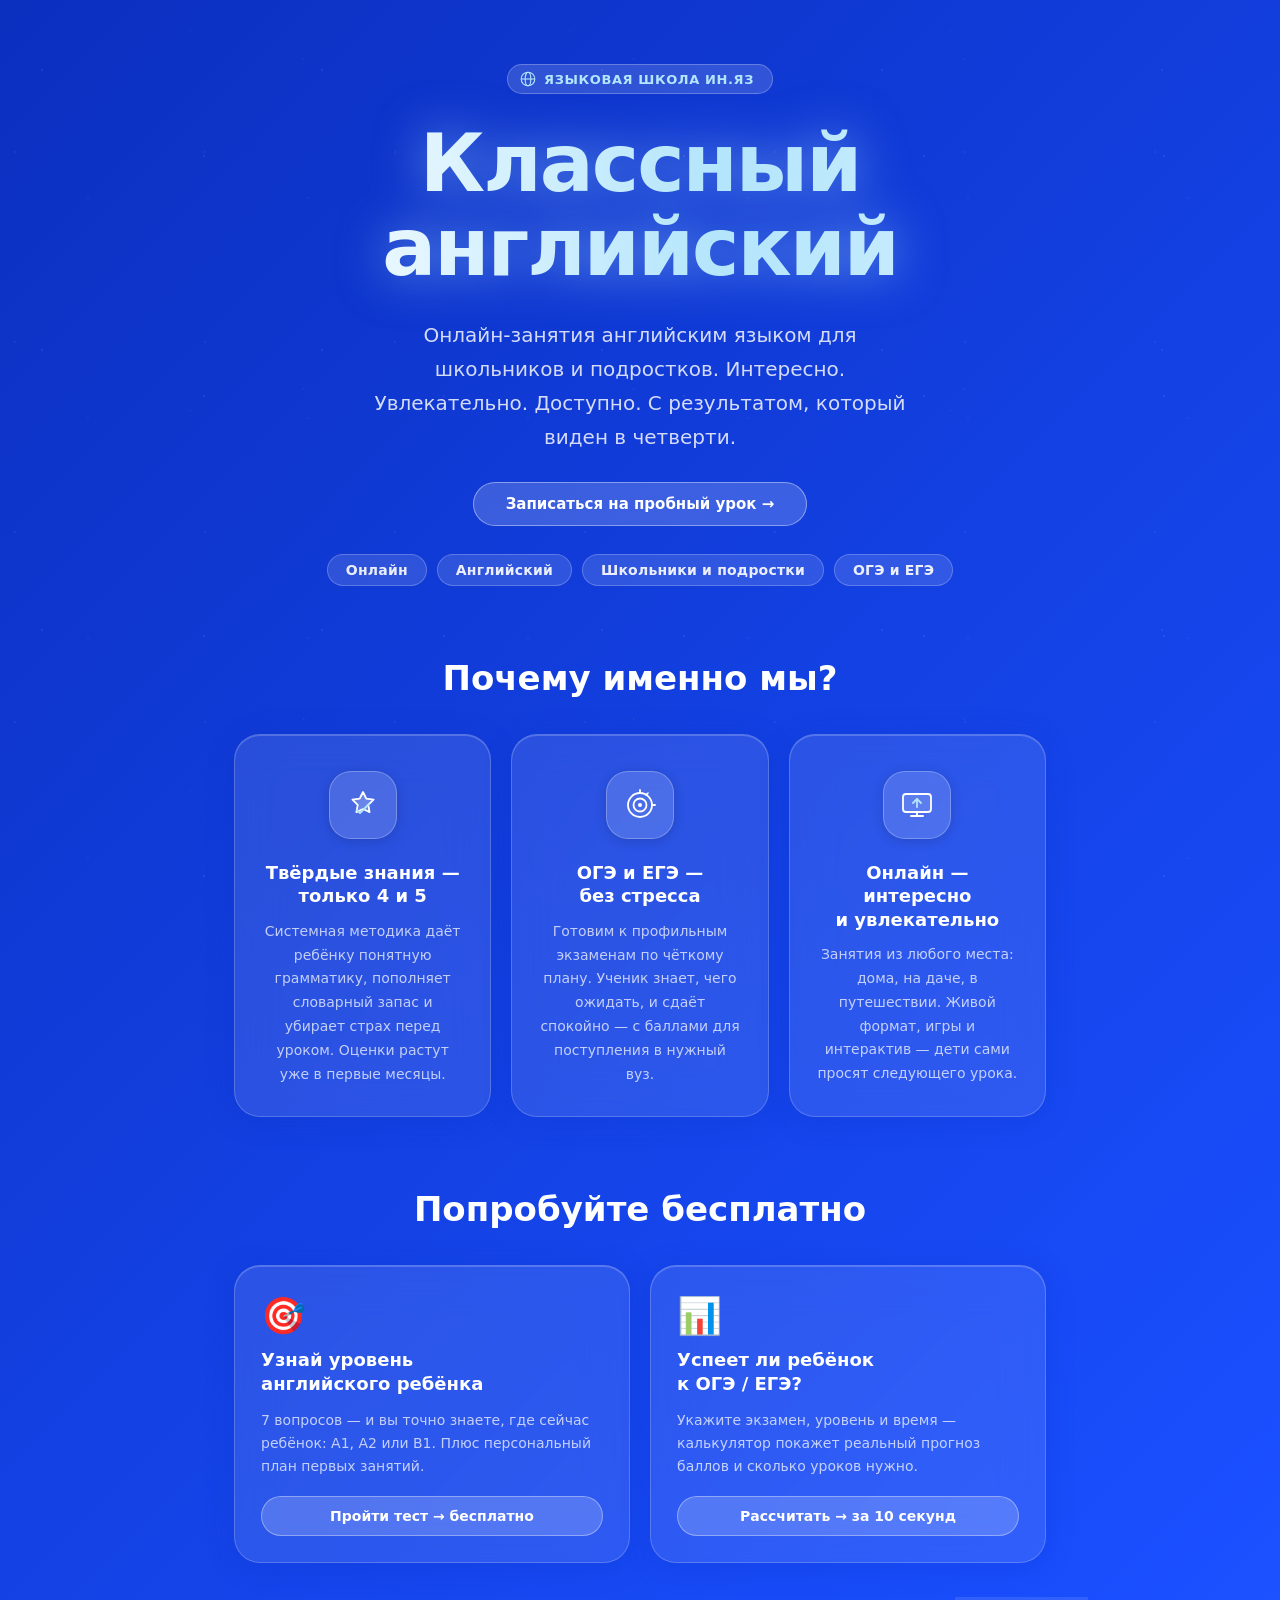
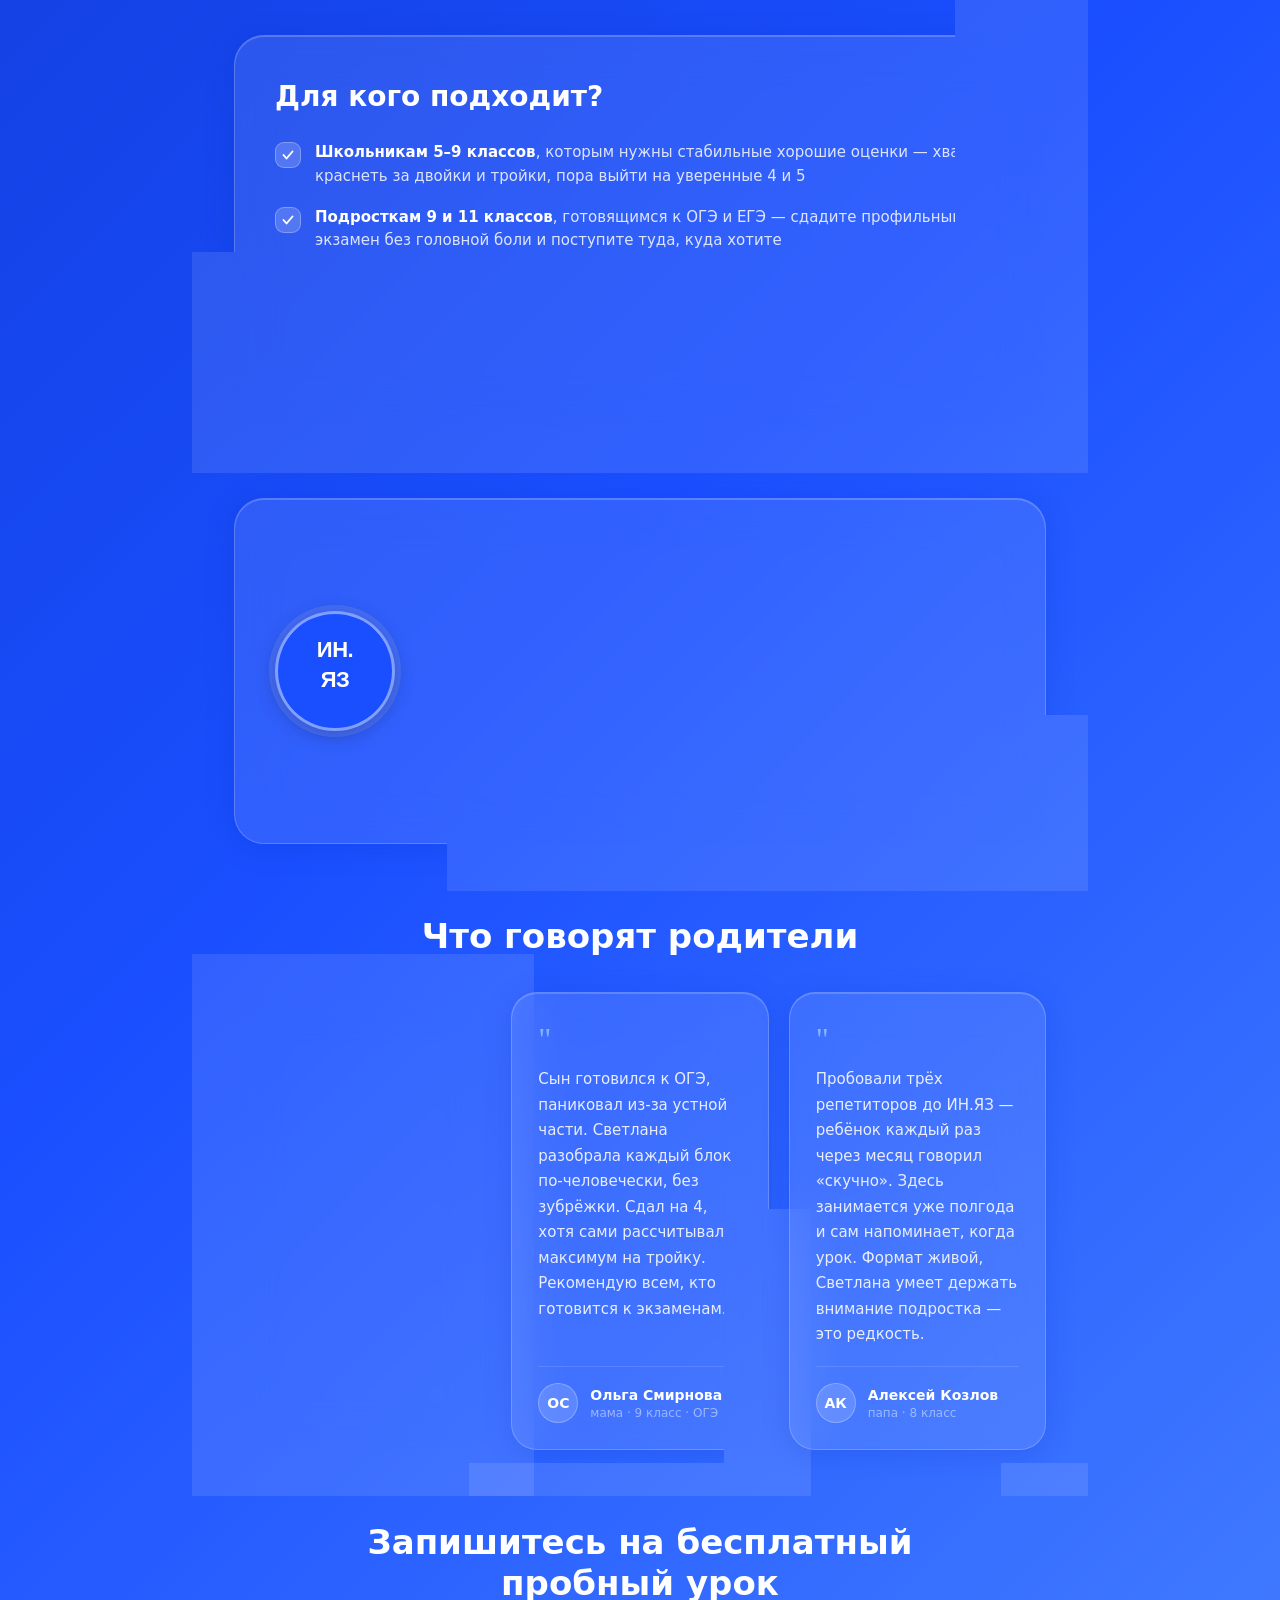
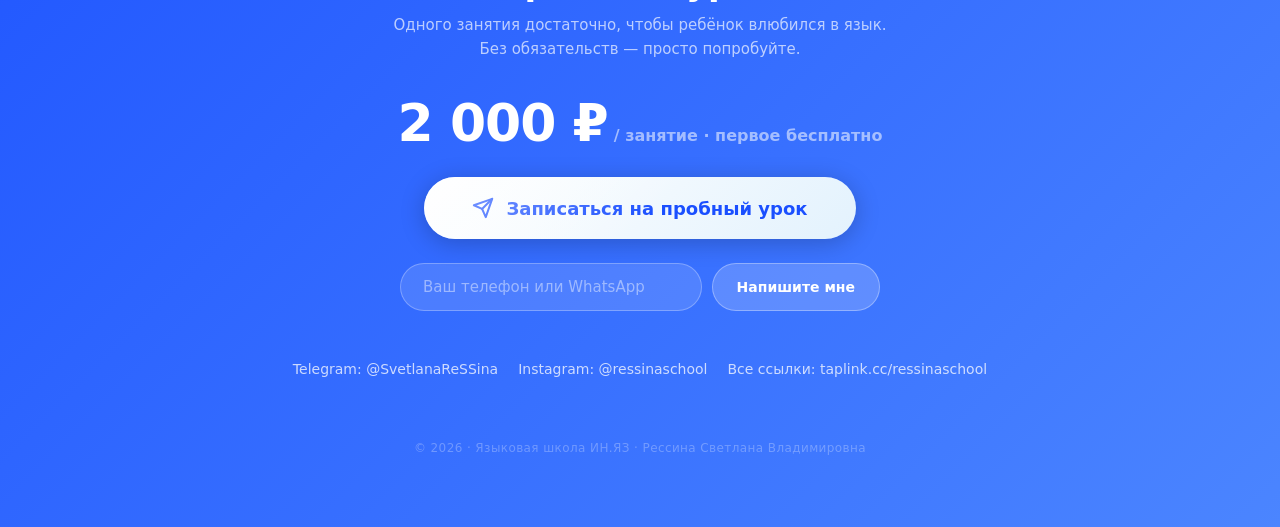
==== commit 8bda4190: "Add MVP tools: quiz, calculator, thank-you page + update landing - quiz.html — интерактивный тест на" ====
--- a/landing.html
+++ b/landing.html
@@ -189,6 +189,69 @@
     font-size: 14px;
     color: rgba(255,255,255,0.72);
     line-height: 1.7;
+  }
+
+  /* ── TOOLS ── */
+  .tools-grid {
+    display: grid;
+    grid-template-columns: repeat(auto-fit, minmax(260px, 1fr));
+    gap: 20px;
+    margin-bottom: 72px;
+  }
+
+  .tool-card {
+    background: rgba(255,255,255,0.10);
+    backdrop-filter: blur(22px);
+    -webkit-backdrop-filter: blur(22px);
+    border: 1px solid rgba(255,255,255,0.20);
+    border-radius: 26px;
+    padding: 32px 26px 26px;
+    display: flex;
+    flex-direction: column;
+    gap: 14px;
+    box-shadow: 0 4px 28px rgba(11,47,191,0.22), inset 0 1px 0 rgba(255,255,255,0.2);
+    transition: transform 0.3s cubic-bezier(0.34, 1.56, 0.64, 1), box-shadow 0.3s ease;
+  }
+
+  .tool-card:hover {
+    transform: translateY(-6px);
+    box-shadow: 0 16px 48px rgba(11,47,191,0.3), inset 0 1px 0 rgba(255,255,255,0.28);
+  }
+
+  .tool-emoji { font-size: 36px; line-height: 1; }
+
+  .tool-title {
+    font-size: 18px;
+    font-weight: 800;
+    color: white;
+    line-height: 1.3;
+  }
+
+  .tool-desc {
+    font-size: 14px;
+    color: rgba(255,255,255,0.72);
+    line-height: 1.65;
+    flex: 1;
+  }
+
+  .tool-btn {
+    display: inline-block;
+    background: rgba(255,255,255,0.18);
+    border: 1.5px solid rgba(255,255,255,0.35);
+    border-radius: 999px;
+    padding: 11px 22px;
+    font-size: 14px;
+    font-weight: 700;
+    color: white;
+    text-decoration: none;
+    text-align: center;
+    transition: background 0.2s, transform 0.2s;
+    margin-top: 4px;
+  }
+
+  .tool-btn:hover {
+    background: rgba(255,255,255,0.28);
+    transform: translateY(-2px);
   }
 
   /* ── FOR WHOM ── */
@@ -712,6 +775,33 @@
 
   </div>
 
+  <!-- ── TOOLS ── -->
+  <h2 class="section-label reveal">Попробуйте бесплатно</h2>
+
+  <div class="tools-grid reveal">
+
+    <div class="tool-card">
+      <div class="tool-emoji">🎯</div>
+      <div class="tool-title">Узнай уровень<br>английского ребёнка</div>
+      <p class="tool-desc">
+        7 вопросов — и вы точно знаете, где сейчас ребёнок: A1, A2 или B1.
+        Плюс персональный план первых занятий.
+      </p>
+      <a href="quiz.html" class="tool-btn">Пройти тест → бесплатно</a>
+    </div>
+
+    <div class="tool-card">
+      <div class="tool-emoji">📊</div>
+      <div class="tool-title">Успеет ли ребёнок<br>к ОГЭ / ЕГЭ?</div>
+      <p class="tool-desc">
+        Укажите экзамен, уровень и время — калькулятор покажет реальный прогноз
+        баллов и сколько уроков нужно.
+      </p>
+      <a href="calculator.html" class="tool-btn">Рассчитать → за 10 секунд</a>
+    </div>
+
+  </div>
+
   <!-- ── FOR WHOM ── -->
   <section class="audience reveal">
 
